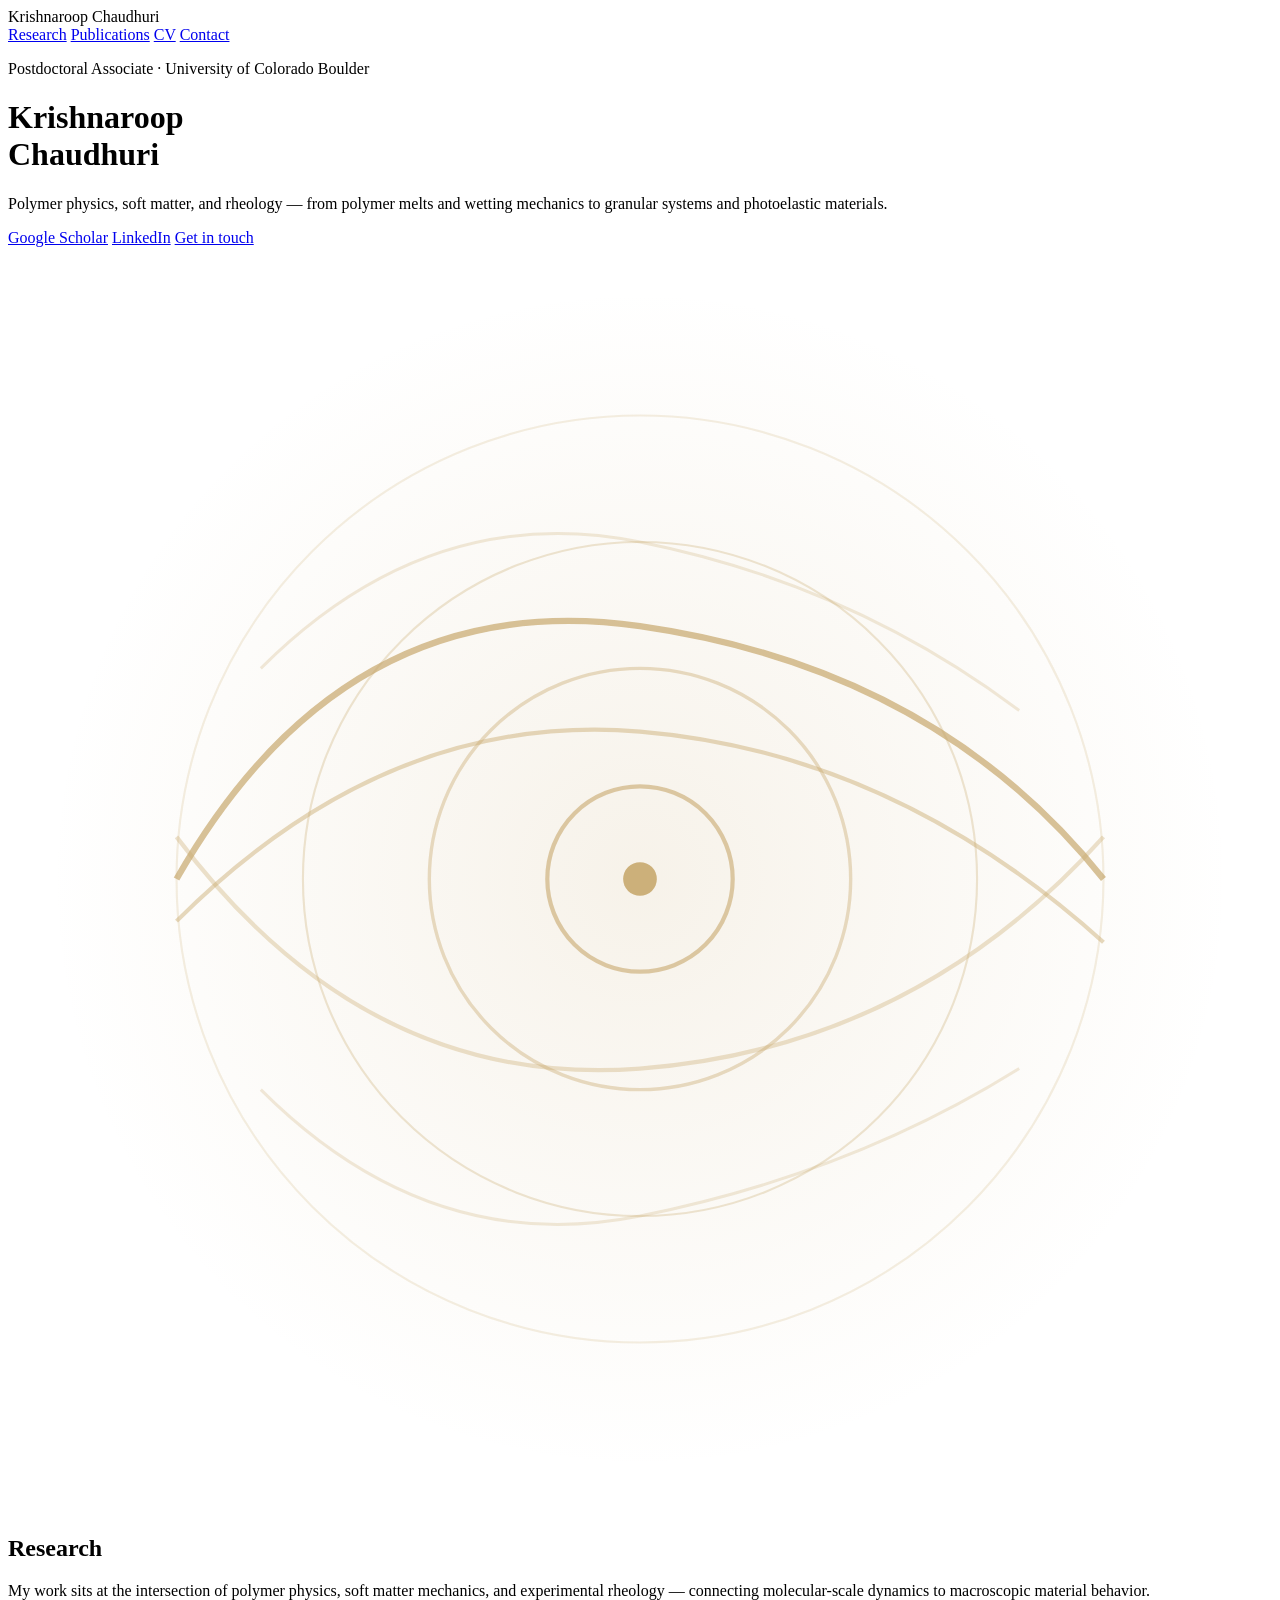
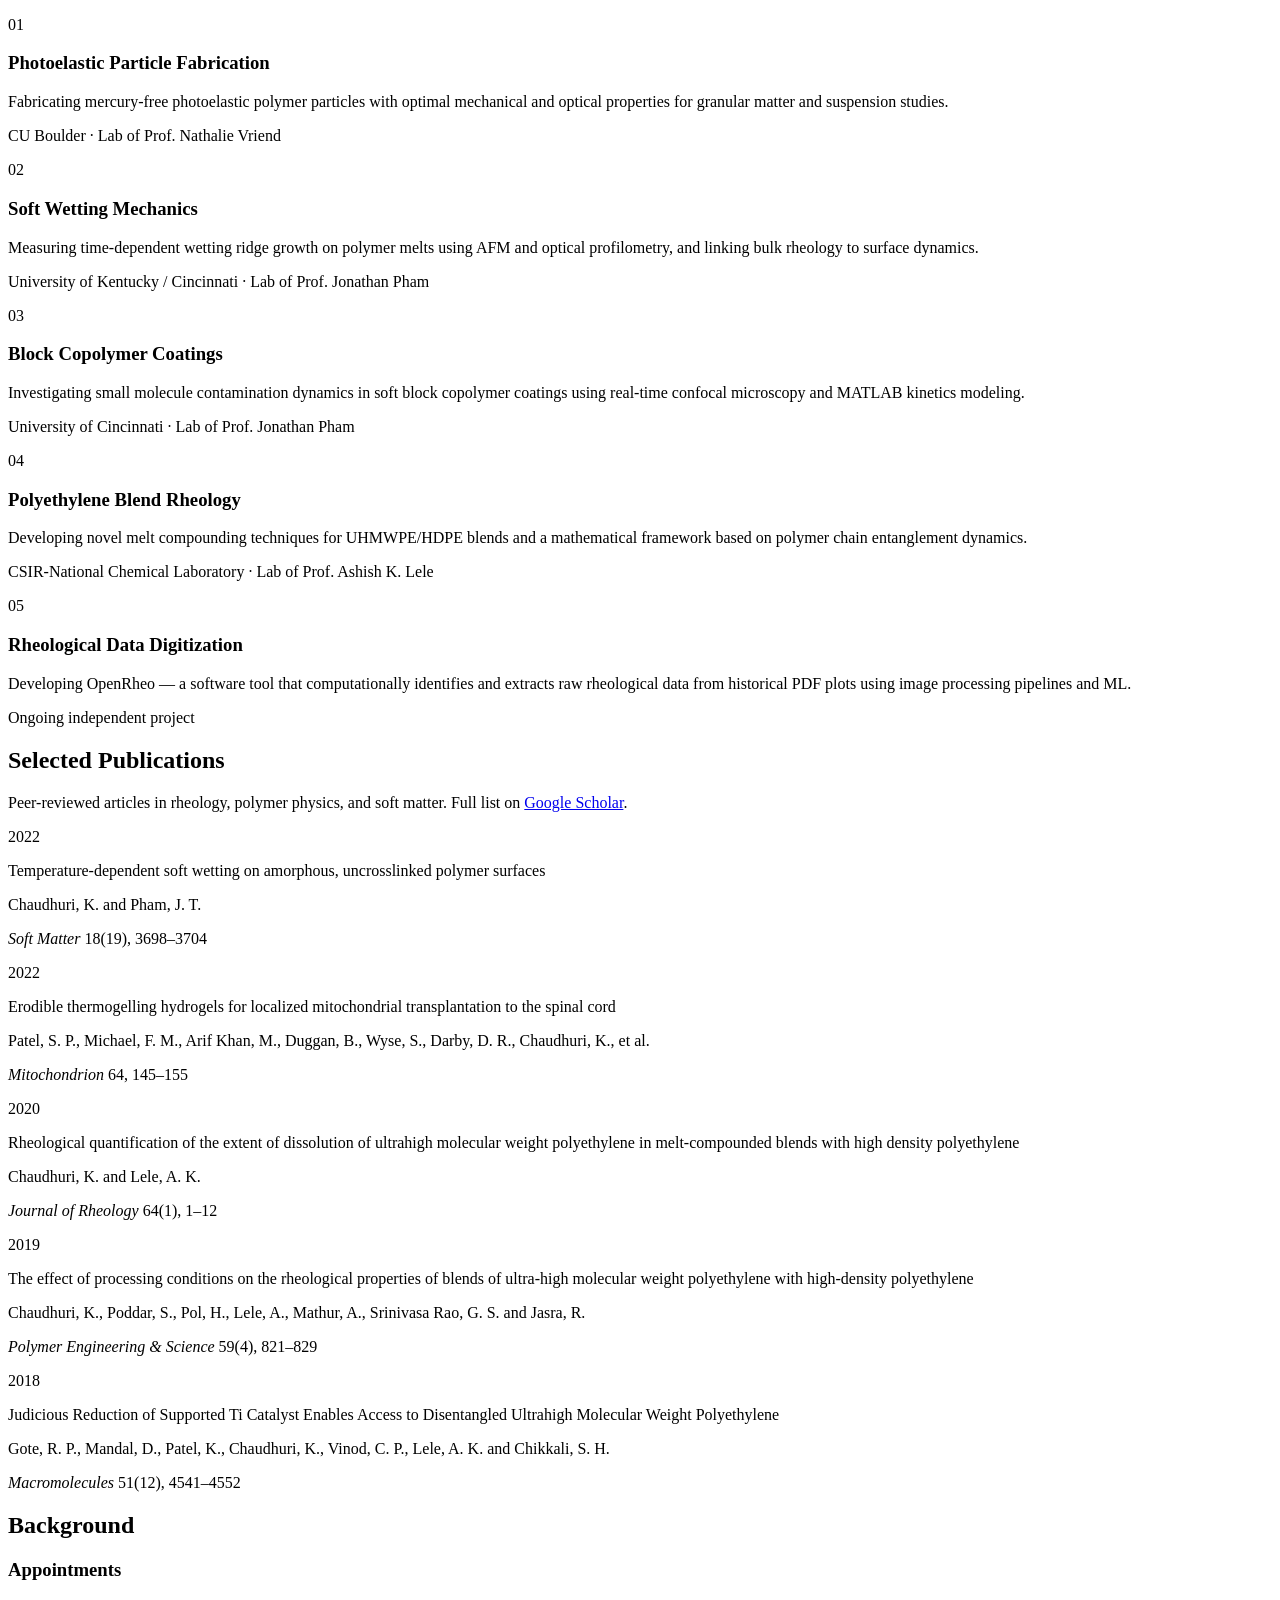
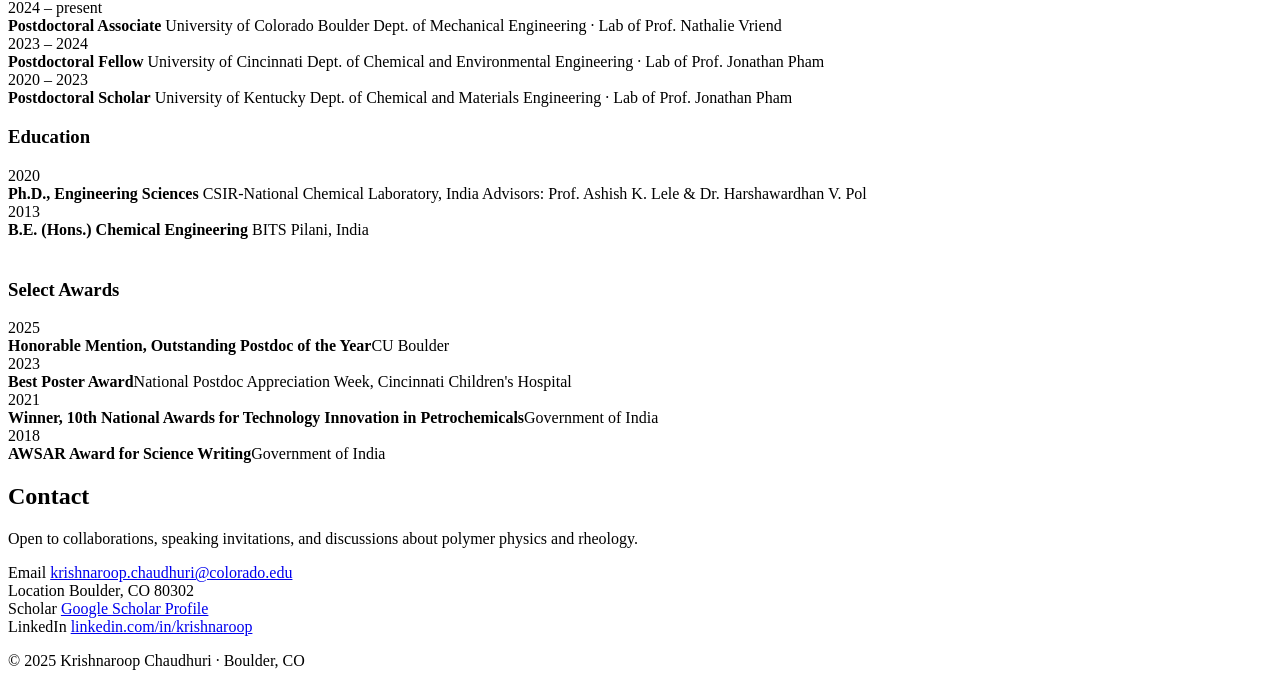
==== index.html @ 4d83bf0d "Add files via upload" ====
<!DOCTYPE html>
<html lang="en">
<head>
  <meta charset="UTF-8">
  <meta name="viewport" content="width=device-width, initial-scale=1.0">
  <title>Krishnaroop Chaudhuri — Polymer Physics & Rheology</title>
  <meta name="description" content="Postdoctoral researcher in polymer physics, soft matter, and rheology at the University of Colorado Boulder.">
  <link rel="preconnect" href="https://fonts.googleapis.com">
  <link rel="preconnect" href="https://fonts.gstatic.com" crossorigin>
  <link href="https://fonts.googleapis.com/css2?family=EB+Garamond:ital,wght@0,400;0,500;1,400&family=Inter:wght@300;400;500&display=swap" rel="stylesheet">
  <link rel="stylesheet" href="css/style.css">
</head>
<body>

  <!-- NAV -->
  <nav>
    <div class="nav-inner">
      <span class="nav-name">Krishnaroop Chaudhuri</span>
      <div class="nav-links">
        <a href="#research">Research</a>
        <a href="#publications">Publications</a>
        <a href="#cv">CV</a>
        <a href="#contact">Contact</a>
      </div>
    </div>
  </nav>

  <!-- HERO -->
  <header class="hero">
    <div class="hero-inner">
      <div class="hero-text">
        <p class="hero-eyebrow">Postdoctoral Associate · University of Colorado Boulder</p>
        <h1>Krishnaroop<br>Chaudhuri</h1>
        <p class="hero-sub">Polymer physics, soft matter, and rheology — from polymer melts and wetting mechanics to granular systems and photoelastic materials.</p>
        <div class="hero-links">
          <a href="https://scholar.google.com/citations?user=xCYTUa4AAAAJ&hl=en" target="_blank" class="btn-primary">Google Scholar</a>
          <a href="https://linkedin.com/in/krishnaroop" target="_blank" class="btn-secondary">LinkedIn</a>
          <a href="#contact" class="btn-secondary">Get in touch</a>
        </div>
      </div>
      <div class="hero-visual">
        <div class="rheology-visual">
          <svg viewBox="0 0 300 300" xmlns="http://www.w3.org/2000/svg" aria-hidden="true">
            <!-- Animated stress-strain curve visualization -->
            <defs>
              <radialGradient id="glow" cx="50%" cy="50%" r="50%">
                <stop offset="0%" stop-color="#C8A96E" stop-opacity="0.15"/>
                <stop offset="100%" stop-color="#C8A96E" stop-opacity="0"/>
              </radialGradient>
            </defs>
            <circle cx="150" cy="150" r="140" fill="url(#glow)"/>
            <!-- Concentric flow rings -->
            <circle cx="150" cy="150" r="110" fill="none" stroke="#C8A96E" stroke-width="0.5" opacity="0.2"/>
            <circle cx="150" cy="150" r="80" fill="none" stroke="#C8A96E" stroke-width="0.5" opacity="0.3"/>
            <circle cx="150" cy="150" r="50" fill="none" stroke="#C8A96E" stroke-width="0.8" opacity="0.4"/>
            <circle cx="150" cy="150" r="22" fill="none" stroke="#C8A96E" stroke-width="1" opacity="0.6"/>
            <!-- Polymer chain curves -->
            <path d="M 40 150 Q 80 80 150 90 Q 220 100 260 150" fill="none" stroke="#C8A96E" stroke-width="1.5" opacity="0.7" class="chain"/>
            <path d="M 40 160 Q 90 110 150 115 Q 210 120 260 165" fill="none" stroke="#C8A96E" stroke-width="1" opacity="0.45" class="chain"/>
            <path d="M 40 140 Q 85 200 150 195 Q 215 190 260 140" fill="none" stroke="#C8A96E" stroke-width="1" opacity="0.35" class="chain"/>
            <path d="M 60 100 Q 100 60 150 70 Q 200 80 240 110" fill="none" stroke="#C8A96E" stroke-width="0.7" opacity="0.25" class="chain"/>
            <path d="M 60 200 Q 100 240 150 230 Q 200 220 240 195" fill="none" stroke="#C8A96E" stroke-width="0.7" opacity="0.25" class="chain"/>
            <!-- Center dot -->
            <circle cx="150" cy="150" r="4" fill="#C8A96E" opacity="0.9"/>
          </svg>
        </div>
      </div>
    </div>
  </header>

  <!-- RESEARCH -->
  <section id="research" class="section">
    <div class="container">
      <h2 class="section-title">Research</h2>
      <p class="section-intro">My work sits at the intersection of polymer physics, soft matter mechanics, and experimental rheology — connecting molecular-scale dynamics to macroscopic material behavior.</p>

      <div class="research-grid">

        <div class="research-card">
          <div class="card-number">01</div>
          <h3>Photoelastic Particle Fabrication</h3>
          <p>Fabricating mercury-free photoelastic polymer particles with optimal mechanical and optical properties for granular matter and suspension studies.</p>
          <p class="card-where">CU Boulder · Lab of Prof. Nathalie Vriend</p>
        </div>

        <div class="research-card">
          <div class="card-number">02</div>
          <h3>Soft Wetting Mechanics</h3>
          <p>Measuring time-dependent wetting ridge growth on polymer melts using AFM and optical profilometry, and linking bulk rheology to surface dynamics.</p>
          <p class="card-where">University of Kentucky / Cincinnati · Lab of Prof. Jonathan Pham</p>
        </div>

        <div class="research-card">
          <div class="card-number">03</div>
          <h3>Block Copolymer Coatings</h3>
          <p>Investigating small molecule contamination dynamics in soft block copolymer coatings using real-time confocal microscopy and MATLAB kinetics modeling.</p>
          <p class="card-where">University of Cincinnati · Lab of Prof. Jonathan Pham</p>
        </div>

        <div class="research-card">
          <div class="card-number">04</div>
          <h3>Polyethylene Blend Rheology</h3>
          <p>Developing novel melt compounding techniques for UHMWPE/HDPE blends and a mathematical framework based on polymer chain entanglement dynamics.</p>
          <p class="card-where">CSIR-National Chemical Laboratory · Lab of Prof. Ashish K. Lele</p>
        </div>

        <div class="research-card">
          <div class="card-number">05</div>
          <h3>Rheological Data Digitization</h3>
          <p>Developing OpenRheo — a software tool that computationally identifies and extracts raw rheological data from historical PDF plots using image processing pipelines and ML.</p>
          <p class="card-where">Ongoing independent project</p>
        </div>

      </div>
    </div>
  </section>

  <!-- PUBLICATIONS -->
  <section id="publications" class="section section-alt">
    <div class="container">
      <h2 class="section-title">Selected Publications</h2>
      <p class="section-intro">Peer-reviewed articles in rheology, polymer physics, and soft matter. Full list on <a href="https://scholar.google.com/citations?user=xCYTUa4AAAAJ&hl=en" target="_blank">Google Scholar</a>.</p>

      <div class="pub-list">

        <div class="pub-item">
          <div class="pub-year">2022</div>
          <div class="pub-content">
            <p class="pub-title">Temperature-dependent soft wetting on amorphous, uncrosslinked polymer surfaces</p>
            <p class="pub-authors">Chaudhuri, K. and Pham, J. T.</p>
            <p class="pub-journal"><em>Soft Matter</em> 18(19), 3698–3704</p>
          </div>
        </div>

        <div class="pub-item">
          <div class="pub-year">2022</div>
          <div class="pub-content">
            <p class="pub-title">Erodible thermogelling hydrogels for localized mitochondrial transplantation to the spinal cord</p>
            <p class="pub-authors">Patel, S. P., Michael, F. M., Arif Khan, M., Duggan, B., Wyse, S., Darby, D. R., Chaudhuri, K., et al.</p>
            <p class="pub-journal"><em>Mitochondrion</em> 64, 145–155</p>
          </div>
        </div>

        <div class="pub-item">
          <div class="pub-year">2020</div>
          <div class="pub-content">
            <p class="pub-title">Rheological quantification of the extent of dissolution of ultrahigh molecular weight polyethylene in melt-compounded blends with high density polyethylene</p>
            <p class="pub-authors">Chaudhuri, K. and Lele, A. K.</p>
            <p class="pub-journal"><em>Journal of Rheology</em> 64(1), 1–12</p>
          </div>
        </div>

        <div class="pub-item">
          <div class="pub-year">2019</div>
          <div class="pub-content">
            <p class="pub-title">The effect of processing conditions on the rheological properties of blends of ultra-high molecular weight polyethylene with high-density polyethylene</p>
            <p class="pub-authors">Chaudhuri, K., Poddar, S., Pol, H., Lele, A., Mathur, A., Srinivasa Rao, G. S. and Jasra, R.</p>
            <p class="pub-journal"><em>Polymer Engineering & Science</em> 59(4), 821–829</p>
          </div>
        </div>

        <div class="pub-item">
          <div class="pub-year">2018</div>
          <div class="pub-content">
            <p class="pub-title">Judicious Reduction of Supported Ti Catalyst Enables Access to Disentangled Ultrahigh Molecular Weight Polyethylene</p>
            <p class="pub-authors">Gote, R. P., Mandal, D., Patel, K., Chaudhuri, K., Vinod, C. P., Lele, A. K. and Chikkali, S. H.</p>
            <p class="pub-journal"><em>Macromolecules</em> 51(12), 4541–4552</p>
          </div>
        </div>

      </div>
    </div>
  </section>

  <!-- CV / HIGHLIGHTS -->
  <section id="cv" class="section">
    <div class="container">
      <h2 class="section-title">Background</h2>

      <div class="cv-grid">
        <div class="cv-col">
          <h3 class="cv-group-title">Appointments</h3>
          <div class="cv-item">
            <div class="cv-date">2024 – present</div>
            <div class="cv-detail">
              <strong>Postdoctoral Associate</strong>
              <span>University of Colorado Boulder</span>
              <span>Dept. of Mechanical Engineering · Lab of Prof. Nathalie Vriend</span>
            </div>
          </div>
          <div class="cv-item">
            <div class="cv-date">2023 – 2024</div>
            <div class="cv-detail">
              <strong>Postdoctoral Fellow</strong>
              <span>University of Cincinnati</span>
              <span>Dept. of Chemical and Environmental Engineering · Lab of Prof. Jonathan Pham</span>
            </div>
          </div>
          <div class="cv-item">
            <div class="cv-date">2020 – 2023</div>
            <div class="cv-detail">
              <strong>Postdoctoral Scholar</strong>
              <span>University of Kentucky</span>
              <span>Dept. of Chemical and Materials Engineering · Lab of Prof. Jonathan Pham</span>
            </div>
          </div>
        </div>

        <div class="cv-col">
          <h3 class="cv-group-title">Education</h3>
          <div class="cv-item">
            <div class="cv-date">2020</div>
            <div class="cv-detail">
              <strong>Ph.D., Engineering Sciences</strong>
              <span>CSIR-National Chemical Laboratory, India</span>
              <span>Advisors: Prof. Ashish K. Lele & Dr. Harshawardhan V. Pol</span>
            </div>
          </div>
          <div class="cv-item">
            <div class="cv-date">2013</div>
            <div class="cv-detail">
              <strong>B.E. (Hons.) Chemical Engineering</strong>
              <span>BITS Pilani, India</span>
            </div>
          </div>

          <h3 class="cv-group-title" style="margin-top: 2.5rem;">Select Awards</h3>
          <div class="cv-item">
            <div class="cv-date">2025</div>
            <div class="cv-detail"><strong>Honorable Mention, Outstanding Postdoc of the Year</strong><span>CU Boulder</span></div>
          </div>
          <div class="cv-item">
            <div class="cv-date">2023</div>
            <div class="cv-detail"><strong>Best Poster Award</strong><span>National Postdoc Appreciation Week, Cincinnati Children's Hospital</span></div>
          </div>
          <div class="cv-item">
            <div class="cv-date">2021</div>
            <div class="cv-detail"><strong>Winner, 10th National Awards for Technology Innovation in Petrochemicals</strong><span>Government of India</span></div>
          </div>
          <div class="cv-item">
            <div class="cv-date">2018</div>
            <div class="cv-detail"><strong>AWSAR Award for Science Writing</strong><span>Government of India</span></div>
          </div>
        </div>
      </div>
    </div>
  </section>

  <!-- CONTACT -->
  <section id="contact" class="section section-alt">
    <div class="container container-narrow">
      <h2 class="section-title">Contact</h2>
      <p class="section-intro">Open to collaborations, speaking invitations, and discussions about polymer physics and rheology.</p>
      <div class="contact-block">
        <div class="contact-item">
          <span class="contact-label">Email</span>
          <a href="mailto:krishnaroop.chaudhuri@colorado.edu">krishnaroop.chaudhuri@colorado.edu</a>
        </div>
        <div class="contact-item">
          <span class="contact-label">Location</span>
          <span>Boulder, CO 80302</span>
        </div>
        <div class="contact-item">
          <span class="contact-label">Scholar</span>
          <a href="https://scholar.google.com/citations?user=xCYTUa4AAAAJ&hl=en" target="_blank">Google Scholar Profile</a>
        </div>
        <div class="contact-item">
          <span class="contact-label">LinkedIn</span>
          <a href="https://linkedin.com/in/krishnaroop" target="_blank">linkedin.com/in/krishnaroop</a>
        </div>
      </div>
    </div>
  </section>

  <footer>
    <div class="container">
      <p>© 2025 Krishnaroop Chaudhuri · Boulder, CO</p>
    </div>
  </footer>

  <script src="js/main.js"></script>
</body>
</html>
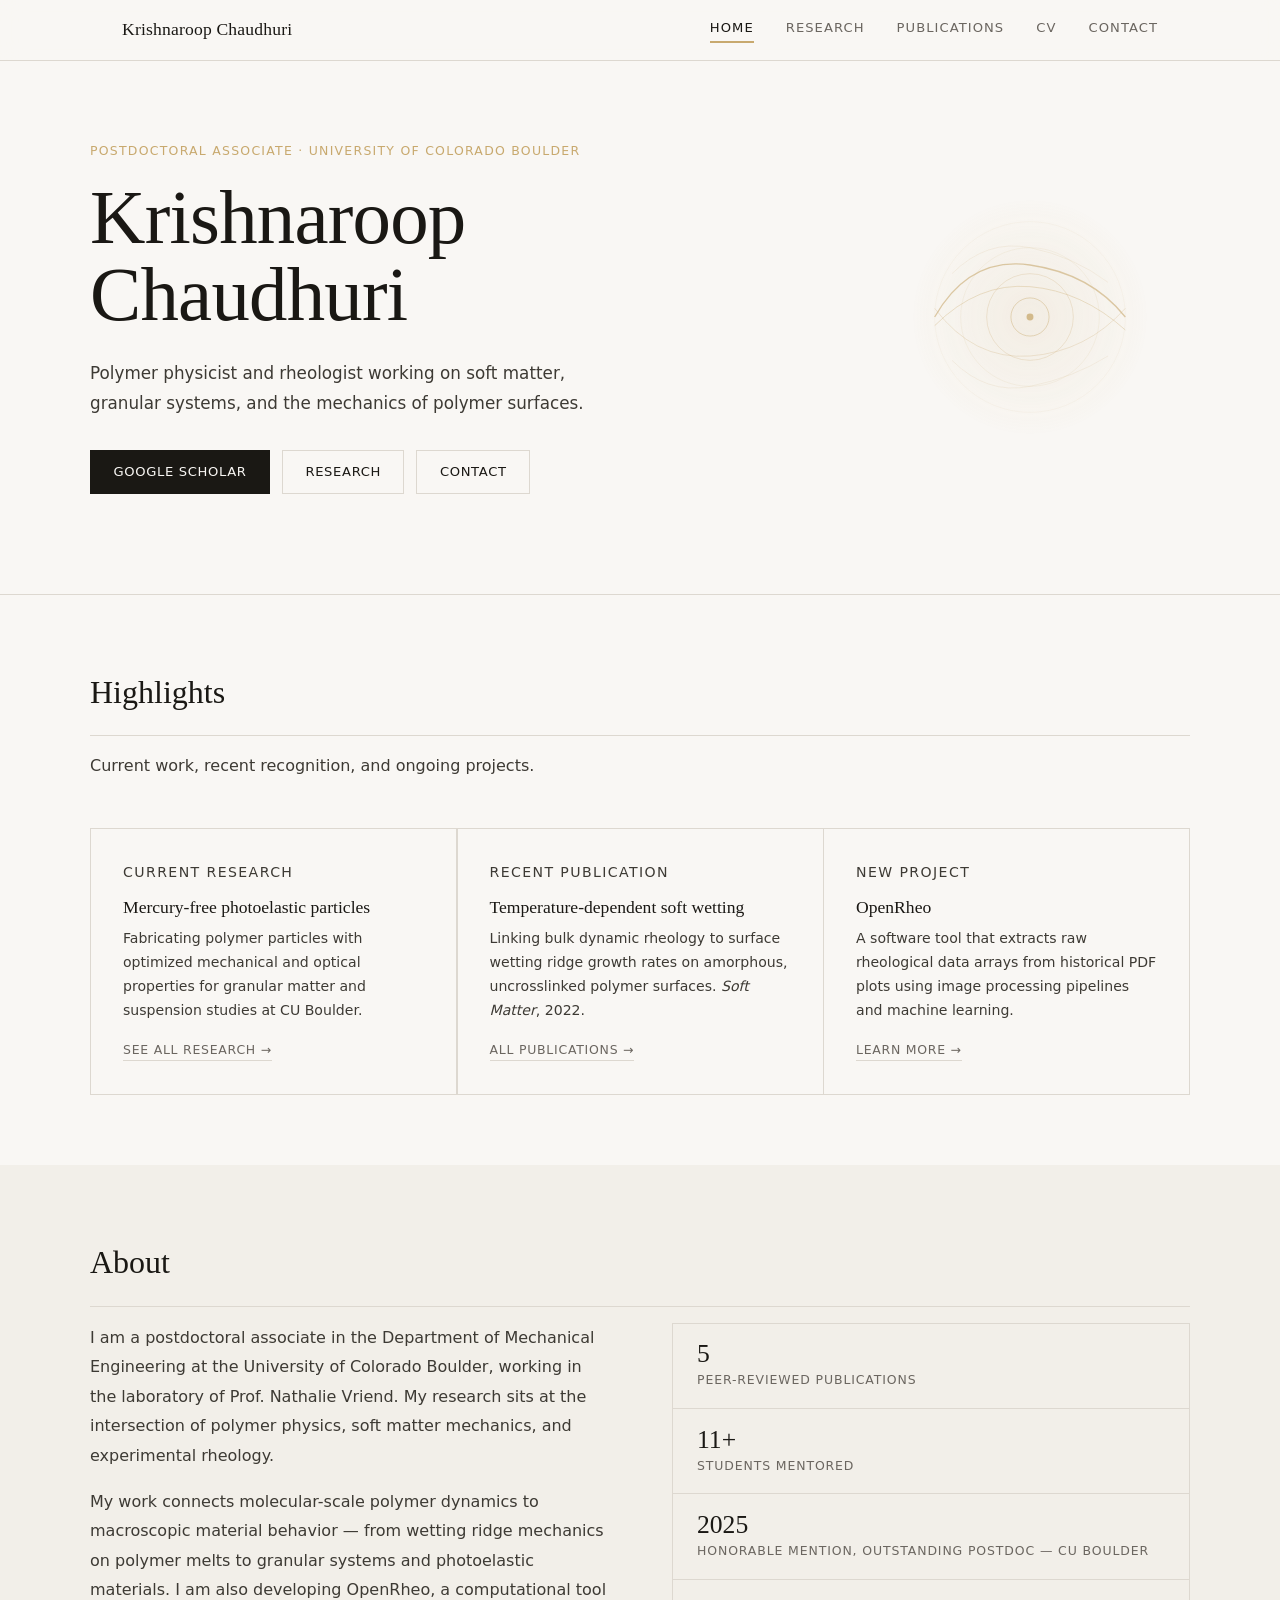
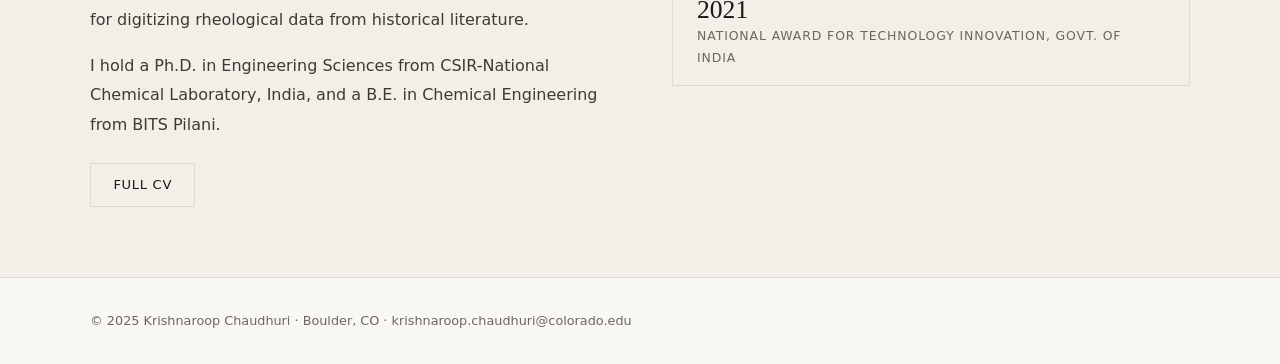
==== commit 48b91338: "Initial website upload" ====
--- a/index.html
+++ b/index.html
@@ -9,18 +9,173 @@
   <link rel="preconnect" href="https://fonts.gstatic.com" crossorigin>
   <link href="https://fonts.googleapis.com/css2?family=EB+Garamond:ital,wght@0,400;0,500;1,400&family=Inter:wght@300;400;500&display=swap" rel="stylesheet">
   <link rel="stylesheet" href="css/style.css">
+  <style>
+    /* ── Hero ── */
+    .hero {
+      padding: 140px 2rem 100px;
+      border-bottom: 1px solid var(--rule);
+    }
+    .hero-inner {
+      max-width: var(--max-w);
+      margin: 0 auto;
+      display: grid;
+      grid-template-columns: 1fr 320px;
+      gap: 4rem;
+      align-items: center;
+    }
+    .hero-eyebrow {
+      font-size: 0.78rem;
+      font-weight: 500;
+      letter-spacing: 0.1em;
+      text-transform: uppercase;
+      color: var(--gold);
+      margin-bottom: 1.2rem;
+    }
+    .hero h1 {
+      font-family: var(--font-display);
+      font-size: clamp(3rem, 6vw, 5.5rem);
+      font-weight: 400;
+      line-height: 1.0;
+      letter-spacing: -0.01em;
+      color: var(--ink);
+      margin-bottom: 1.5rem;
+    }
+    .hero-sub {
+      font-size: 1.05rem;
+      color: var(--ink-mid);
+      max-width: 520px;
+      line-height: 1.8;
+      margin-bottom: 2rem;
+    }
+    .hero-links {
+      display: flex;
+      gap: 0.75rem;
+      flex-wrap: wrap;
+    }
+    /* ── Visual ── */
+    .hero-visual { display: flex; justify-content: center; align-items: center; }
+    .rheology-visual { width: 260px; height: 260px; opacity: 0.85; }
+    .rheology-visual svg { width: 100%; height: 100%; }
+    .chain { animation: flow 6s ease-in-out infinite alternate; }
+    .chain:nth-child(2) { animation-delay: -1s; }
+    .chain:nth-child(3) { animation-delay: -2.5s; }
+    .chain:nth-child(4) { animation-delay: -4s; }
+    .chain:nth-child(5) { animation-delay: -5s; }
+    @keyframes flow { 0% { opacity: 0.3; } 50% { opacity: 0.8; } 100% { opacity: 0.4; } }
+    @media (prefers-reduced-motion: reduce) { .chain { animation: none; } }
+
+    /* ── Highlights ── */
+    .highlights-grid {
+      display: grid;
+      grid-template-columns: repeat(3, 1fr);
+      gap: 1.5px;
+      background: var(--rule);
+      border: 1px solid var(--rule);
+    }
+    .highlight-card {
+      background: var(--paper);
+      padding: 2rem;
+      transition: background 0.2s;
+    }
+    .highlight-card:hover { background: var(--paper-alt); }
+    .highlight-tag {
+      font-size: 0.72rem;
+      font-weight: 500;
+      letter-spacing: 0.1em;
+      text-transform: uppercase;
+      color: var(--gold);
+      margin-bottom: 0.75rem;
+    }
+    .highlight-card h3 {
+      font-family: var(--font-display);
+      font-size: 1.1rem;
+      font-weight: 500;
+      color: var(--ink);
+      margin-bottom: 0.5rem;
+      line-height: 1.3;
+    }
+    .highlight-card p {
+      font-size: 0.88rem;
+      color: var(--ink-mid);
+      line-height: 1.7;
+    }
+    .highlight-card a.card-link {
+      display: inline-block;
+      margin-top: 1rem;
+      font-size: 0.78rem;
+      font-weight: 500;
+      letter-spacing: 0.06em;
+      text-transform: uppercase;
+      color: var(--ink-soft);
+      border-bottom: 1px solid var(--rule);
+      transition: color 0.2s, border-color 0.2s;
+    }
+    .highlight-card a.card-link:hover { color: var(--gold); border-color: var(--gold); }
+
+    /* ── About strip ── */
+    .about-strip {
+      display: grid;
+      grid-template-columns: 1fr 1fr;
+      gap: 4rem;
+      align-items: start;
+    }
+    .about-bio p {
+      font-size: 1rem;
+      color: var(--ink-mid);
+      line-height: 1.85;
+      margin-bottom: 1rem;
+    }
+    .about-bio p:last-child { margin-bottom: 0; }
+    .about-stats {
+      display: flex;
+      flex-direction: column;
+      gap: 0;
+      border: 1px solid var(--rule);
+    }
+    .stat-item {
+      padding: 1.1rem 1.5rem;
+      border-bottom: 1px solid var(--rule);
+      display: flex;
+      flex-direction: column;
+      gap: 0.15rem;
+    }
+    .stat-item:last-child { border-bottom: none; }
+    .stat-value {
+      font-family: var(--font-display);
+      font-size: 1.6rem;
+      color: var(--ink);
+      line-height: 1;
+    }
+    .stat-label {
+      font-size: 0.78rem;
+      color: var(--ink-soft);
+      text-transform: uppercase;
+      letter-spacing: 0.07em;
+      font-weight: 500;
+    }
+
+    @media (max-width: 900px) {
+      .hero-inner { grid-template-columns: 1fr; }
+      .hero-visual { display: none; }
+      .highlights-grid { grid-template-columns: 1fr; }
+      .about-strip { grid-template-columns: 1fr; gap: 2rem; }
+    }
+    @media (max-width: 600px) {
+      .hero { padding: 100px 1.5rem 60px; }
+    }
+  </style>
 </head>
 <body>
 
-  <!-- NAV -->
   <nav>
     <div class="nav-inner">
-      <span class="nav-name">Krishnaroop Chaudhuri</span>
+      <span class="nav-name"><a href="index.html">Krishnaroop Chaudhuri</a></span>
       <div class="nav-links">
-        <a href="#research">Research</a>
-        <a href="#publications">Publications</a>
-        <a href="#cv">CV</a>
-        <a href="#contact">Contact</a>
+        <a href="index.html">Home</a>
+        <a href="research.html">Research</a>
+        <a href="publications.html">Publications</a>
+        <a href="cv.html">CV</a>
+        <a href="contact.html">Contact</a>
       </div>
     </div>
   </nav>
@@ -31,17 +186,16 @@
       <div class="hero-text">
         <p class="hero-eyebrow">Postdoctoral Associate · University of Colorado Boulder</p>
         <h1>Krishnaroop<br>Chaudhuri</h1>
-        <p class="hero-sub">Polymer physics, soft matter, and rheology — from polymer melts and wetting mechanics to granular systems and photoelastic materials.</p>
+        <p class="hero-sub">Polymer physicist and rheologist working on soft matter, granular systems, and the mechanics of polymer surfaces.</p>
         <div class="hero-links">
           <a href="https://scholar.google.com/citations?user=xCYTUa4AAAAJ&hl=en" target="_blank" class="btn-primary">Google Scholar</a>
-          <a href="https://linkedin.com/in/krishnaroop" target="_blank" class="btn-secondary">LinkedIn</a>
-          <a href="#contact" class="btn-secondary">Get in touch</a>
+          <a href="research.html" class="btn-secondary">Research</a>
+          <a href="contact.html" class="btn-secondary">Contact</a>
         </div>
       </div>
       <div class="hero-visual">
         <div class="rheology-visual">
           <svg viewBox="0 0 300 300" xmlns="http://www.w3.org/2000/svg" aria-hidden="true">
-            <!-- Animated stress-strain curve visualization -->
             <defs>
               <radialGradient id="glow" cx="50%" cy="50%" r="50%">
                 <stop offset="0%" stop-color="#C8A96E" stop-opacity="0.15"/>
@@ -49,18 +203,15 @@
               </radialGradient>
             </defs>
             <circle cx="150" cy="150" r="140" fill="url(#glow)"/>
-            <!-- Concentric flow rings -->
             <circle cx="150" cy="150" r="110" fill="none" stroke="#C8A96E" stroke-width="0.5" opacity="0.2"/>
-            <circle cx="150" cy="150" r="80" fill="none" stroke="#C8A96E" stroke-width="0.5" opacity="0.3"/>
-            <circle cx="150" cy="150" r="50" fill="none" stroke="#C8A96E" stroke-width="0.8" opacity="0.4"/>
-            <circle cx="150" cy="150" r="22" fill="none" stroke="#C8A96E" stroke-width="1" opacity="0.6"/>
-            <!-- Polymer chain curves -->
-            <path d="M 40 150 Q 80 80 150 90 Q 220 100 260 150" fill="none" stroke="#C8A96E" stroke-width="1.5" opacity="0.7" class="chain"/>
-            <path d="M 40 160 Q 90 110 150 115 Q 210 120 260 165" fill="none" stroke="#C8A96E" stroke-width="1" opacity="0.45" class="chain"/>
-            <path d="M 40 140 Q 85 200 150 195 Q 215 190 260 140" fill="none" stroke="#C8A96E" stroke-width="1" opacity="0.35" class="chain"/>
-            <path d="M 60 100 Q 100 60 150 70 Q 200 80 240 110" fill="none" stroke="#C8A96E" stroke-width="0.7" opacity="0.25" class="chain"/>
+            <circle cx="150" cy="150" r="80"  fill="none" stroke="#C8A96E" stroke-width="0.5" opacity="0.3"/>
+            <circle cx="150" cy="150" r="50"  fill="none" stroke="#C8A96E" stroke-width="0.8" opacity="0.4"/>
+            <circle cx="150" cy="150" r="22"  fill="none" stroke="#C8A96E" stroke-width="1"   opacity="0.6"/>
+            <path d="M 40 150 Q 80 80 150 90 Q 220 100 260 150"   fill="none" stroke="#C8A96E" stroke-width="1.5" opacity="0.7"  class="chain"/>
+            <path d="M 40 160 Q 90 110 150 115 Q 210 120 260 165" fill="none" stroke="#C8A96E" stroke-width="1"   opacity="0.45" class="chain"/>
+            <path d="M 40 140 Q 85 200 150 195 Q 215 190 260 140" fill="none" stroke="#C8A96E" stroke-width="1"   opacity="0.35" class="chain"/>
+            <path d="M 60 100 Q 100 60 150 70 Q 200 80 240 110"   fill="none" stroke="#C8A96E" stroke-width="0.7" opacity="0.25" class="chain"/>
             <path d="M 60 200 Q 100 240 150 230 Q 200 220 240 195" fill="none" stroke="#C8A96E" stroke-width="0.7" opacity="0.25" class="chain"/>
-            <!-- Center dot -->
             <circle cx="150" cy="150" r="4" fill="#C8A96E" opacity="0.9"/>
           </svg>
         </div>
@@ -68,205 +219,68 @@
     </div>
   </header>
 
-  <!-- RESEARCH -->
-  <section id="research" class="section">
+  <!-- HIGHLIGHTS -->
+  <section class="section">
     <div class="container">
-      <h2 class="section-title">Research</h2>
-      <p class="section-intro">My work sits at the intersection of polymer physics, soft matter mechanics, and experimental rheology — connecting molecular-scale dynamics to macroscopic material behavior.</p>
-
-      <div class="research-grid">
-
-        <div class="research-card">
-          <div class="card-number">01</div>
-          <h3>Photoelastic Particle Fabrication</h3>
-          <p>Fabricating mercury-free photoelastic polymer particles with optimal mechanical and optical properties for granular matter and suspension studies.</p>
-          <p class="card-where">CU Boulder · Lab of Prof. Nathalie Vriend</p>
-        </div>
-
-        <div class="research-card">
-          <div class="card-number">02</div>
-          <h3>Soft Wetting Mechanics</h3>
-          <p>Measuring time-dependent wetting ridge growth on polymer melts using AFM and optical profilometry, and linking bulk rheology to surface dynamics.</p>
-          <p class="card-where">University of Kentucky / Cincinnati · Lab of Prof. Jonathan Pham</p>
-        </div>
-
-        <div class="research-card">
-          <div class="card-number">03</div>
-          <h3>Block Copolymer Coatings</h3>
-          <p>Investigating small molecule contamination dynamics in soft block copolymer coatings using real-time confocal microscopy and MATLAB kinetics modeling.</p>
-          <p class="card-where">University of Cincinnati · Lab of Prof. Jonathan Pham</p>
-        </div>
-
-        <div class="research-card">
-          <div class="card-number">04</div>
-          <h3>Polyethylene Blend Rheology</h3>
-          <p>Developing novel melt compounding techniques for UHMWPE/HDPE blends and a mathematical framework based on polymer chain entanglement dynamics.</p>
-          <p class="card-where">CSIR-National Chemical Laboratory · Lab of Prof. Ashish K. Lele</p>
-        </div>
-
-        <div class="research-card">
-          <div class="card-number">05</div>
-          <h3>Rheological Data Digitization</h3>
-          <p>Developing OpenRheo — a software tool that computationally identifies and extracts raw rheological data from historical PDF plots using image processing pipelines and ML.</p>
-          <p class="card-where">Ongoing independent project</p>
+      <h2 class="section-title">Highlights</h2>
+      <p class="section-intro">Current work, recent recognition, and ongoing projects.</p>
+      <div class="highlights-grid">
+
+        <div class="highlight-card fade-in">
+          <p class="highlight-tag">Current research</p>
+          <h3>Mercury-free photoelastic particles</h3>
+          <p>Fabricating polymer particles with optimized mechanical and optical properties for granular matter and suspension studies at CU Boulder.</p>
+          <a href="research.html" class="card-link">See all research →</a>
+        </div>
+
+        <div class="highlight-card fade-in">
+          <p class="highlight-tag">Recent publication</p>
+          <h3>Temperature-dependent soft wetting</h3>
+          <p>Linking bulk dynamic rheology to surface wetting ridge growth rates on amorphous, uncrosslinked polymer surfaces. <em>Soft Matter</em>, 2022.</p>
+          <a href="publications.html" class="card-link">All publications →</a>
+        </div>
+
+        <div class="highlight-card fade-in">
+          <p class="highlight-tag">New project</p>
+          <h3>OpenRheo</h3>
+          <p>A software tool that extracts raw rheological data arrays from historical PDF plots using image processing pipelines and machine learning.</p>
+          <a href="research.html#openrheo" class="card-link">Learn more →</a>
         </div>
 
       </div>
     </div>
   </section>
 
-  <!-- PUBLICATIONS -->
-  <section id="publications" class="section section-alt">
+  <!-- ABOUT -->
+  <section class="section section-alt">
     <div class="container">
-      <h2 class="section-title">Selected Publications</h2>
-      <p class="section-intro">Peer-reviewed articles in rheology, polymer physics, and soft matter. Full list on <a href="https://scholar.google.com/citations?user=xCYTUa4AAAAJ&hl=en" target="_blank">Google Scholar</a>.</p>
-
-      <div class="pub-list">
-
-        <div class="pub-item">
-          <div class="pub-year">2022</div>
-          <div class="pub-content">
-            <p class="pub-title">Temperature-dependent soft wetting on amorphous, uncrosslinked polymer surfaces</p>
-            <p class="pub-authors">Chaudhuri, K. and Pham, J. T.</p>
-            <p class="pub-journal"><em>Soft Matter</em> 18(19), 3698–3704</p>
-          </div>
-        </div>
-
-        <div class="pub-item">
-          <div class="pub-year">2022</div>
-          <div class="pub-content">
-            <p class="pub-title">Erodible thermogelling hydrogels for localized mitochondrial transplantation to the spinal cord</p>
-            <p class="pub-authors">Patel, S. P., Michael, F. M., Arif Khan, M., Duggan, B., Wyse, S., Darby, D. R., Chaudhuri, K., et al.</p>
-            <p class="pub-journal"><em>Mitochondrion</em> 64, 145–155</p>
-          </div>
-        </div>
-
-        <div class="pub-item">
-          <div class="pub-year">2020</div>
-          <div class="pub-content">
-            <p class="pub-title">Rheological quantification of the extent of dissolution of ultrahigh molecular weight polyethylene in melt-compounded blends with high density polyethylene</p>
-            <p class="pub-authors">Chaudhuri, K. and Lele, A. K.</p>
-            <p class="pub-journal"><em>Journal of Rheology</em> 64(1), 1–12</p>
-          </div>
-        </div>
-
-        <div class="pub-item">
-          <div class="pub-year">2019</div>
-          <div class="pub-content">
-            <p class="pub-title">The effect of processing conditions on the rheological properties of blends of ultra-high molecular weight polyethylene with high-density polyethylene</p>
-            <p class="pub-authors">Chaudhuri, K., Poddar, S., Pol, H., Lele, A., Mathur, A., Srinivasa Rao, G. S. and Jasra, R.</p>
-            <p class="pub-journal"><em>Polymer Engineering & Science</em> 59(4), 821–829</p>
-          </div>
-        </div>
-
-        <div class="pub-item">
-          <div class="pub-year">2018</div>
-          <div class="pub-content">
-            <p class="pub-title">Judicious Reduction of Supported Ti Catalyst Enables Access to Disentangled Ultrahigh Molecular Weight Polyethylene</p>
-            <p class="pub-authors">Gote, R. P., Mandal, D., Patel, K., Chaudhuri, K., Vinod, C. P., Lele, A. K. and Chikkali, S. H.</p>
-            <p class="pub-journal"><em>Macromolecules</em> 51(12), 4541–4552</p>
-          </div>
-        </div>
-
-      </div>
-    </div>
-  </section>
-
-  <!-- CV / HIGHLIGHTS -->
-  <section id="cv" class="section">
-    <div class="container">
-      <h2 class="section-title">Background</h2>
-
-      <div class="cv-grid">
-        <div class="cv-col">
-          <h3 class="cv-group-title">Appointments</h3>
-          <div class="cv-item">
-            <div class="cv-date">2024 – present</div>
-            <div class="cv-detail">
-              <strong>Postdoctoral Associate</strong>
-              <span>University of Colorado Boulder</span>
-              <span>Dept. of Mechanical Engineering · Lab of Prof. Nathalie Vriend</span>
-            </div>
-          </div>
-          <div class="cv-item">
-            <div class="cv-date">2023 – 2024</div>
-            <div class="cv-detail">
-              <strong>Postdoctoral Fellow</strong>
-              <span>University of Cincinnati</span>
-              <span>Dept. of Chemical and Environmental Engineering · Lab of Prof. Jonathan Pham</span>
-            </div>
-          </div>
-          <div class="cv-item">
-            <div class="cv-date">2020 – 2023</div>
-            <div class="cv-detail">
-              <strong>Postdoctoral Scholar</strong>
-              <span>University of Kentucky</span>
-              <span>Dept. of Chemical and Materials Engineering · Lab of Prof. Jonathan Pham</span>
-            </div>
-          </div>
-        </div>
-
-        <div class="cv-col">
-          <h3 class="cv-group-title">Education</h3>
-          <div class="cv-item">
-            <div class="cv-date">2020</div>
-            <div class="cv-detail">
-              <strong>Ph.D., Engineering Sciences</strong>
-              <span>CSIR-National Chemical Laboratory, India</span>
-              <span>Advisors: Prof. Ashish K. Lele & Dr. Harshawardhan V. Pol</span>
-            </div>
-          </div>
-          <div class="cv-item">
-            <div class="cv-date">2013</div>
-            <div class="cv-detail">
-              <strong>B.E. (Hons.) Chemical Engineering</strong>
-              <span>BITS Pilani, India</span>
-            </div>
-          </div>
-
-          <h3 class="cv-group-title" style="margin-top: 2.5rem;">Select Awards</h3>
-          <div class="cv-item">
-            <div class="cv-date">2025</div>
-            <div class="cv-detail"><strong>Honorable Mention, Outstanding Postdoc of the Year</strong><span>CU Boulder</span></div>
-          </div>
-          <div class="cv-item">
-            <div class="cv-date">2023</div>
-            <div class="cv-detail"><strong>Best Poster Award</strong><span>National Postdoc Appreciation Week, Cincinnati Children's Hospital</span></div>
-          </div>
-          <div class="cv-item">
-            <div class="cv-date">2021</div>
-            <div class="cv-detail"><strong>Winner, 10th National Awards for Technology Innovation in Petrochemicals</strong><span>Government of India</span></div>
-          </div>
-          <div class="cv-item">
-            <div class="cv-date">2018</div>
-            <div class="cv-detail"><strong>AWSAR Award for Science Writing</strong><span>Government of India</span></div>
-          </div>
-        </div>
-      </div>
-    </div>
-  </section>
-
-  <!-- CONTACT -->
-  <section id="contact" class="section section-alt">
-    <div class="container container-narrow">
-      <h2 class="section-title">Contact</h2>
-      <p class="section-intro">Open to collaborations, speaking invitations, and discussions about polymer physics and rheology.</p>
-      <div class="contact-block">
-        <div class="contact-item">
-          <span class="contact-label">Email</span>
-          <a href="mailto:krishnaroop.chaudhuri@colorado.edu">krishnaroop.chaudhuri@colorado.edu</a>
-        </div>
-        <div class="contact-item">
-          <span class="contact-label">Location</span>
-          <span>Boulder, CO 80302</span>
-        </div>
-        <div class="contact-item">
-          <span class="contact-label">Scholar</span>
-          <a href="https://scholar.google.com/citations?user=xCYTUa4AAAAJ&hl=en" target="_blank">Google Scholar Profile</a>
-        </div>
-        <div class="contact-item">
-          <span class="contact-label">LinkedIn</span>
-          <a href="https://linkedin.com/in/krishnaroop" target="_blank">linkedin.com/in/krishnaroop</a>
+      <h2 class="section-title">About</h2>
+      <div class="about-strip">
+        <div class="about-bio">
+          <p>I am a postdoctoral associate in the Department of Mechanical Engineering at the University of Colorado Boulder, working in the laboratory of Prof. Nathalie Vriend. My research sits at the intersection of polymer physics, soft matter mechanics, and experimental rheology.</p>
+          <p>My work connects molecular-scale polymer dynamics to macroscopic material behavior — from wetting ridge mechanics on polymer melts to granular systems and photoelastic materials. I am also developing OpenRheo, a computational tool for digitizing rheological data from historical literature.</p>
+          <p>I hold a Ph.D. in Engineering Sciences from CSIR-National Chemical Laboratory, India, and a B.E. in Chemical Engineering from BITS Pilani.</p>
+          <div style="margin-top: 1.5rem;">
+            <a href="cv.html" class="btn-secondary">Full CV</a>
+          </div>
+        </div>
+        <div class="about-stats">
+          <div class="stat-item fade-in">
+            <span class="stat-value">5</span>
+            <span class="stat-label">Peer-reviewed publications</span>
+          </div>
+          <div class="stat-item fade-in">
+            <span class="stat-value">11+</span>
+            <span class="stat-label">Students mentored</span>
+          </div>
+          <div class="stat-item fade-in">
+            <span class="stat-value">2025</span>
+            <span class="stat-label">Honorable mention, Outstanding Postdoc — CU Boulder</span>
+          </div>
+          <div class="stat-item fade-in">
+            <span class="stat-value">2021</span>
+            <span class="stat-label">National Award for Technology Innovation, Govt. of India</span>
+          </div>
         </div>
       </div>
     </div>
@@ -274,7 +288,7 @@
 
   <footer>
     <div class="container">
-      <p>© 2025 Krishnaroop Chaudhuri · Boulder, CO</p>
+      <p>© 2025 Krishnaroop Chaudhuri · Boulder, CO · <a href="mailto:krishnaroop.chaudhuri@colorado.edu">krishnaroop.chaudhuri@colorado.edu</a></p>
     </div>
   </footer>
 
--- a/css/style.css
+++ b/css/style.css
@@ -0,0 +1,420 @@
+/* ───────────────────────────────────────────
+   TOKENS
+─────────────────────────────────────────── */
+:root {
+  --ink:       #1a1814;
+  --ink-mid:   #3d3a34;
+  --ink-soft:  #6b6660;
+  --paper:     #f9f7f4;
+  --paper-alt: #f2efe9;
+  --gold:      #C8A96E;
+  --gold-light:#e8d9b8;
+  --rule:      #ddd8d0;
+
+  --font-display: 'EB Garamond', Georgia, serif;
+  --font-body:    'Inter', system-ui, sans-serif;
+
+  --max-w: 1100px;
+  --max-w-narrow: 700px;
+}
+
+/* ───────────────────────────────────────────
+   RESET
+─────────────────────────────────────────── */
+*, *::before, *::after { box-sizing: border-box; margin: 0; padding: 0; }
+html { scroll-behavior: smooth; }
+body {
+  background: var(--paper);
+  color: var(--ink);
+  font-family: var(--font-body);
+  font-size: 16px;
+  line-height: 1.7;
+  -webkit-font-smoothing: antialiased;
+}
+a { color: inherit; text-decoration: none; }
+a:hover { color: var(--gold); }
+img { max-width: 100%; display: block; }
+
+/* ───────────────────────────────────────────
+   NAV
+─────────────────────────────────────────── */
+nav {
+  position: fixed;
+  top: 0; left: 0; right: 0;
+  z-index: 100;
+  background: rgba(249, 247, 244, 0.92);
+  backdrop-filter: blur(12px);
+  border-bottom: 1px solid var(--rule);
+}
+
+.nav-inner {
+  max-width: var(--max-w);
+  margin: 0 auto;
+  padding: 0 2rem;
+  height: 60px;
+  display: flex;
+  align-items: center;
+  justify-content: space-between;
+}
+
+.nav-name {
+  font-family: var(--font-display);
+  font-size: 1.1rem;
+  letter-spacing: 0.01em;
+  color: var(--ink);
+}
+
+.nav-name a { color: inherit; }
+.nav-name a:hover { color: var(--gold); }
+
+.nav-links {
+  display: flex;
+  gap: 2rem;
+}
+
+.nav-links a {
+  font-size: 0.82rem;
+  font-weight: 500;
+  letter-spacing: 0.08em;
+  text-transform: uppercase;
+  color: var(--ink-soft);
+  transition: color 0.2s;
+  padding-bottom: 2px;
+  border-bottom: 2px solid transparent;
+}
+
+.nav-links a:hover { color: var(--gold); }
+.nav-links a.active {
+  color: var(--ink);
+  border-bottom-color: var(--gold);
+}
+
+/* ───────────────────────────────────────────
+   PAGE HEADER (used on inner pages)
+─────────────────────────────────────────── */
+.page-header {
+  padding: 120px 2rem 60px;
+  border-bottom: 1px solid var(--rule);
+}
+
+.page-header-inner {
+  max-width: var(--max-w);
+  margin: 0 auto;
+}
+
+.page-eyebrow {
+  font-size: 0.78rem;
+  font-weight: 500;
+  letter-spacing: 0.1em;
+  text-transform: uppercase;
+  color: var(--gold);
+  margin-bottom: 0.75rem;
+}
+
+.page-header h1 {
+  font-family: var(--font-display);
+  font-size: clamp(2.2rem, 4vw, 3.5rem);
+  font-weight: 400;
+  line-height: 1.1;
+  color: var(--ink);
+  margin-bottom: 1rem;
+}
+
+.page-header p {
+  font-size: 1rem;
+  color: var(--ink-mid);
+  max-width: 580px;
+  line-height: 1.8;
+}
+
+/* ───────────────────────────────────────────
+   SECTIONS
+─────────────────────────────────────────── */
+.section { padding: 70px 2rem; }
+.section-alt { background: var(--paper-alt); }
+
+.container {
+  max-width: var(--max-w);
+  margin: 0 auto;
+}
+
+.container-narrow {
+  max-width: var(--max-w-narrow);
+  margin: 0 auto;
+}
+
+.section-title {
+  font-family: var(--font-display);
+  font-size: clamp(1.6rem, 2.5vw, 2.2rem);
+  font-weight: 400;
+  color: var(--ink);
+  margin-bottom: 1rem;
+  padding-bottom: 1rem;
+  border-bottom: 1px solid var(--rule);
+}
+
+.section-intro {
+  font-size: 1rem;
+  color: var(--ink-mid);
+  max-width: 600px;
+  margin-bottom: 3rem;
+  margin-top: 1rem;
+}
+
+.section-intro a {
+  color: var(--gold);
+  border-bottom: 1px solid var(--gold-light);
+}
+
+/* ───────────────────────────────────────────
+   BUTTONS
+─────────────────────────────────────────── */
+.btn-primary {
+  display: inline-block;
+  padding: 0.6rem 1.4rem;
+  background: var(--ink);
+  color: var(--paper);
+  font-size: 0.82rem;
+  font-weight: 500;
+  letter-spacing: 0.05em;
+  text-transform: uppercase;
+  border: 1px solid var(--ink);
+  transition: background 0.2s, color 0.2s, border-color 0.2s;
+}
+.btn-primary:hover {
+  background: var(--gold);
+  border-color: var(--gold);
+  color: var(--ink);
+}
+
+.btn-secondary {
+  display: inline-block;
+  padding: 0.6rem 1.4rem;
+  background: transparent;
+  color: var(--ink);
+  font-size: 0.82rem;
+  font-weight: 500;
+  letter-spacing: 0.05em;
+  text-transform: uppercase;
+  border: 1px solid var(--rule);
+  transition: border-color 0.2s, color 0.2s;
+}
+.btn-secondary:hover {
+  border-color: var(--gold);
+  color: var(--gold);
+}
+
+/* ───────────────────────────────────────────
+   RESEARCH GRID (shared: homepage + research page)
+─────────────────────────────────────────── */
+.research-grid {
+  display: grid;
+  grid-template-columns: repeat(auto-fill, minmax(300px, 1fr));
+  gap: 1.5px;
+  background: var(--rule);
+  border: 1px solid var(--rule);
+}
+
+.research-card {
+  background: var(--paper);
+  padding: 2rem;
+  transition: background 0.2s;
+}
+.research-card:hover { background: var(--paper-alt); }
+
+.card-number {
+  font-family: var(--font-display);
+  font-size: 2rem;
+  color: var(--gold-light);
+  line-height: 1;
+  margin-bottom: 0.75rem;
+}
+
+.research-card h3 {
+  font-family: var(--font-display);
+  font-size: 1.15rem;
+  font-weight: 500;
+  color: var(--ink);
+  margin-bottom: 0.6rem;
+  line-height: 1.3;
+}
+
+.research-card p {
+  font-size: 0.9rem;
+  color: var(--ink-mid);
+  line-height: 1.7;
+  margin-bottom: 0.5rem;
+}
+
+.card-where {
+  font-size: 0.78rem !important;
+  color: var(--ink-soft) !important;
+  font-style: italic;
+  margin-top: 0.75rem !important;
+}
+
+/* ───────────────────────────────────────────
+   PUBLICATIONS (shared)
+─────────────────────────────────────────── */
+.pub-list {
+  display: flex;
+  flex-direction: column;
+}
+
+.pub-item {
+  display: grid;
+  grid-template-columns: 64px 1fr;
+  gap: 1.5rem;
+  padding: 1.75rem 0;
+  border-bottom: 1px solid var(--rule);
+  align-items: start;
+}
+.pub-item:first-child { border-top: 1px solid var(--rule); }
+
+.pub-year {
+  font-family: var(--font-display);
+  font-size: 1rem;
+  color: var(--gold);
+  padding-top: 0.1rem;
+  font-style: italic;
+}
+
+.pub-title {
+  font-size: 0.95rem;
+  font-weight: 500;
+  color: var(--ink);
+  margin-bottom: 0.3rem;
+  line-height: 1.5;
+}
+
+.pub-authors {
+  font-size: 0.85rem;
+  color: var(--ink-mid);
+  margin-bottom: 0.2rem;
+}
+
+.pub-journal {
+  font-size: 0.82rem;
+  color: var(--ink-soft);
+}
+
+/* ───────────────────────────────────────────
+   CV ITEMS (shared)
+─────────────────────────────────────────── */
+.cv-group-title {
+  font-family: var(--font-display);
+  font-size: 1.1rem;
+  font-weight: 500;
+  color: var(--ink);
+  margin-bottom: 1.5rem;
+  margin-top: 3rem;
+  padding-bottom: 0.5rem;
+  border-bottom: 1px solid var(--rule);
+}
+.cv-group-title:first-child { margin-top: 0; }
+
+.cv-item {
+  display: grid;
+  grid-template-columns: 56px 1fr;
+  gap: 1rem;
+  margin-bottom: 1.5rem;
+}
+
+.cv-date {
+  font-size: 0.78rem;
+  color: var(--gold);
+  font-weight: 500;
+  padding-top: 0.15rem;
+  letter-spacing: 0.03em;
+}
+
+.cv-detail {
+  display: flex;
+  flex-direction: column;
+  gap: 0.15rem;
+}
+.cv-detail strong {
+  font-size: 0.9rem;
+  font-weight: 500;
+  color: var(--ink);
+}
+.cv-detail span {
+  font-size: 0.82rem;
+  color: var(--ink-soft);
+}
+
+/* ───────────────────────────────────────────
+   CONTACT BLOCK (shared)
+─────────────────────────────────────────── */
+.contact-block {
+  display: flex;
+  flex-direction: column;
+  border: 1px solid var(--rule);
+}
+
+.contact-item {
+  display: grid;
+  grid-template-columns: 80px 1fr;
+  gap: 1rem;
+  padding: 1.1rem 1.5rem;
+  border-bottom: 1px solid var(--rule);
+  align-items: center;
+}
+.contact-item:last-child { border-bottom: none; }
+
+.contact-label {
+  font-size: 0.75rem;
+  font-weight: 500;
+  text-transform: uppercase;
+  letter-spacing: 0.08em;
+  color: var(--ink-soft);
+}
+
+.contact-item a {
+  font-size: 0.9rem;
+  color: var(--ink);
+  border-bottom: 1px solid var(--gold-light);
+  transition: color 0.2s, border-color 0.2s;
+}
+.contact-item a:hover { color: var(--gold); border-color: var(--gold); }
+.contact-item span { font-size: 0.9rem; color: var(--ink-mid); }
+
+/* ───────────────────────────────────────────
+   FOOTER
+─────────────────────────────────────────── */
+footer {
+  padding: 2rem;
+  border-top: 1px solid var(--rule);
+}
+footer p {
+  font-size: 0.8rem;
+  color: var(--ink-soft);
+  max-width: var(--max-w);
+  margin: 0 auto;
+}
+
+/* ───────────────────────────────────────────
+   FADE-IN (JS hook)
+─────────────────────────────────────────── */
+.fade-in {
+  opacity: 0;
+  transform: translateY(16px);
+  transition: opacity 0.5s ease, transform 0.5s ease;
+}
+.fade-in.visible {
+  opacity: 1;
+  transform: translateY(0);
+}
+
+/* ───────────────────────────────────────────
+   RESPONSIVE
+─────────────────────────────────────────── */
+@media (max-width: 600px) {
+  .nav-links { display: none; }
+  .section { padding: 50px 1.5rem; }
+  .page-header { padding: 100px 1.5rem 50px; }
+  .research-grid { grid-template-columns: 1fr; }
+  .pub-item { grid-template-columns: 1fr; gap: 0.25rem; }
+  .pub-year { font-size: 0.82rem; }
+  .cv-item { grid-template-columns: 48px 1fr; }
+}
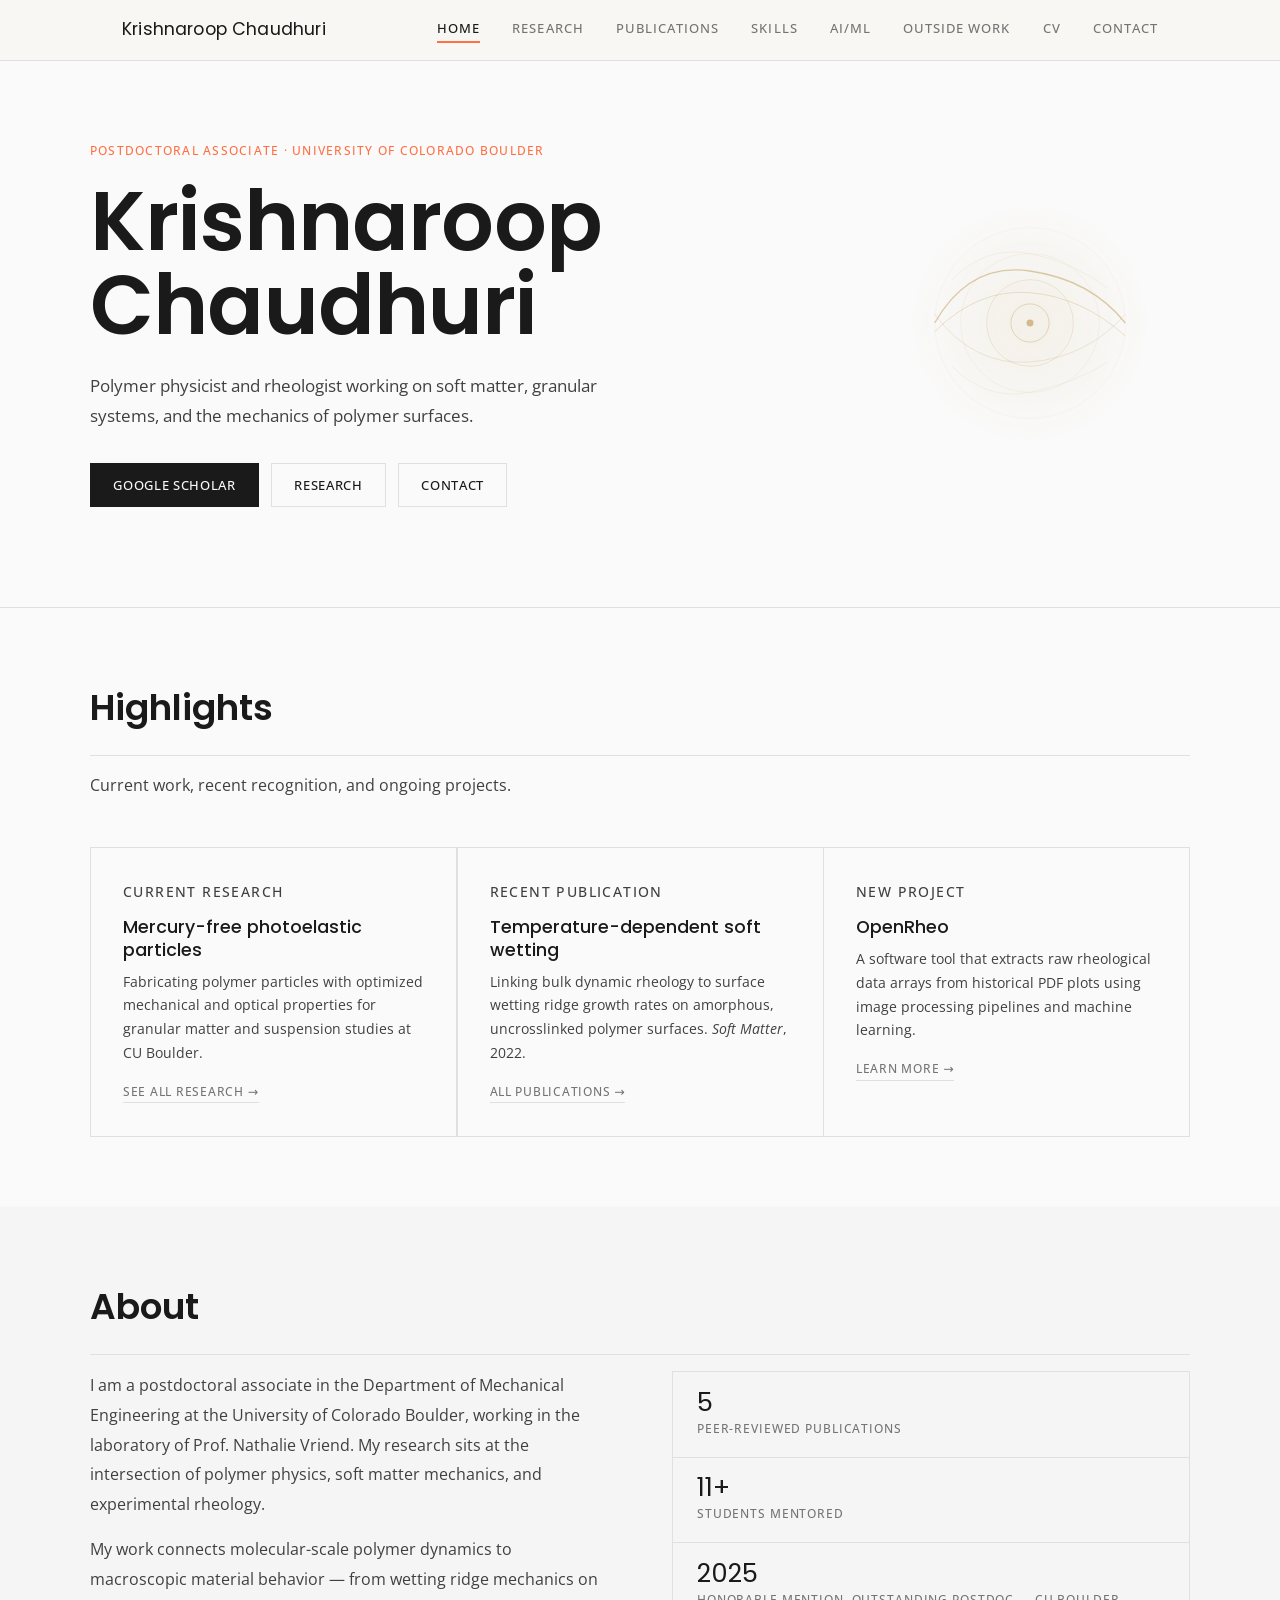
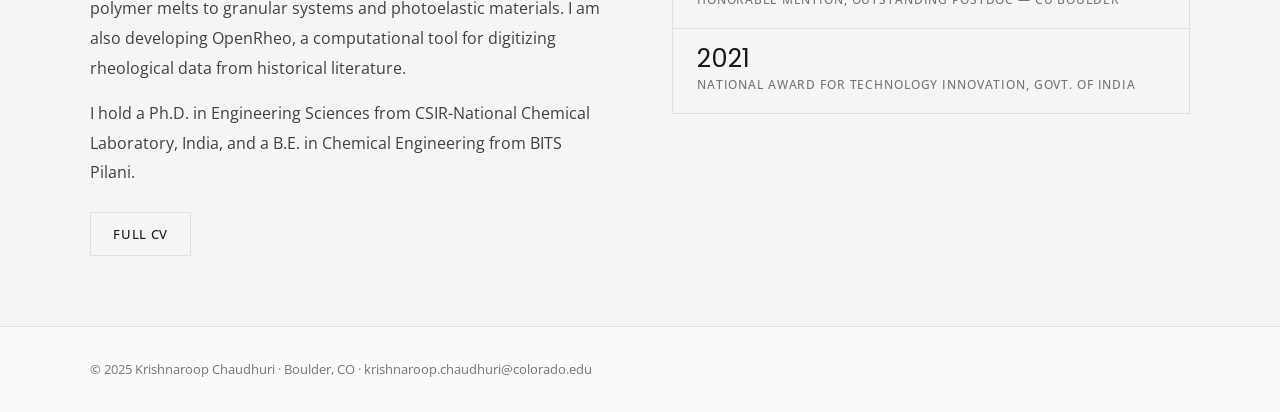
==== commit 52968fe9: "Update design and add new pages - Changed color palette to cheerful warm coral-orange accent (#FF704" ====
--- a/index.html
+++ b/index.html
@@ -7,7 +7,7 @@
   <meta name="description" content="Postdoctoral researcher in polymer physics, soft matter, and rheology at the University of Colorado Boulder.">
   <link rel="preconnect" href="https://fonts.googleapis.com">
   <link rel="preconnect" href="https://fonts.gstatic.com" crossorigin>
-  <link href="https://fonts.googleapis.com/css2?family=EB+Garamond:ital,wght@0,400;0,500;1,400&family=Inter:wght@300;400;500&display=swap" rel="stylesheet">
+  <link href="https://fonts.googleapis.com/css2?family=Poppins:wght@400;500;600&family=Open+Sans:wght@300;400;500&display=swap" rel="stylesheet">
   <link rel="stylesheet" href="css/style.css">
   <style>
     /* ── Hero ── */
@@ -33,8 +33,8 @@
     }
     .hero h1 {
       font-family: var(--font-display);
-      font-size: clamp(3rem, 6vw, 5.5rem);
-      font-weight: 400;
+      font-size: clamp(3.2rem, 6.5vw, 5.8rem);
+      font-weight: 600;
       line-height: 1.0;
       letter-spacing: -0.01em;
       color: var(--ink);
@@ -174,6 +174,9 @@
         <a href="index.html">Home</a>
         <a href="research.html">Research</a>
         <a href="publications.html">Publications</a>
+        <a href="skills.html">Skills</a>
+        <a href="ai-ml.html">AI/ML</a>
+        <a href="outside-work.html">Outside Work</a>
         <a href="cv.html">CV</a>
         <a href="contact.html">Contact</a>
       </div>
--- a/css/style.css
+++ b/css/style.css
@@ -2,17 +2,17 @@
    TOKENS
 ─────────────────────────────────────────── */
 :root {
-  --ink:       #1a1814;
-  --ink-mid:   #3d3a34;
-  --ink-soft:  #6b6660;
-  --paper:     #f9f7f4;
-  --paper-alt: #f2efe9;
-  --gold:      #C8A96E;
-  --gold-light:#e8d9b8;
-  --rule:      #ddd8d0;
-
-  --font-display: 'EB Garamond', Georgia, serif;
-  --font-body:    'Inter', system-ui, sans-serif;
+  --ink:       #1a1a1a;
+  --ink-mid:   #404040;
+  --ink-soft:  #757575;
+  --paper:     #fafafa;
+  --paper-alt: #f5f5f5;
+  --gold:      #FF7043;
+  --gold-light:#FFB3A3;
+  --rule:      #e0e0e0;
+
+  --font-display: 'Poppins', system-ui, sans-serif;
+  --font-body:    'Open Sans', system-ui, sans-serif;
 
   --max-w: 1100px;
   --max-w-narrow: 700px;
@@ -113,8 +113,8 @@
 
 .page-header h1 {
   font-family: var(--font-display);
-  font-size: clamp(2.2rem, 4vw, 3.5rem);
-  font-weight: 400;
+  font-size: clamp(2.4rem, 4.2vw, 3.8rem);
+  font-weight: 600;
   line-height: 1.1;
   color: var(--ink);
   margin-bottom: 1rem;
@@ -145,8 +145,8 @@
 
 .section-title {
   font-family: var(--font-display);
-  font-size: clamp(1.6rem, 2.5vw, 2.2rem);
-  font-weight: 400;
+  font-size: clamp(1.8rem, 2.8vw, 2.4rem);
+  font-weight: 600;
   color: var(--ink);
   margin-bottom: 1rem;
   padding-bottom: 1rem;
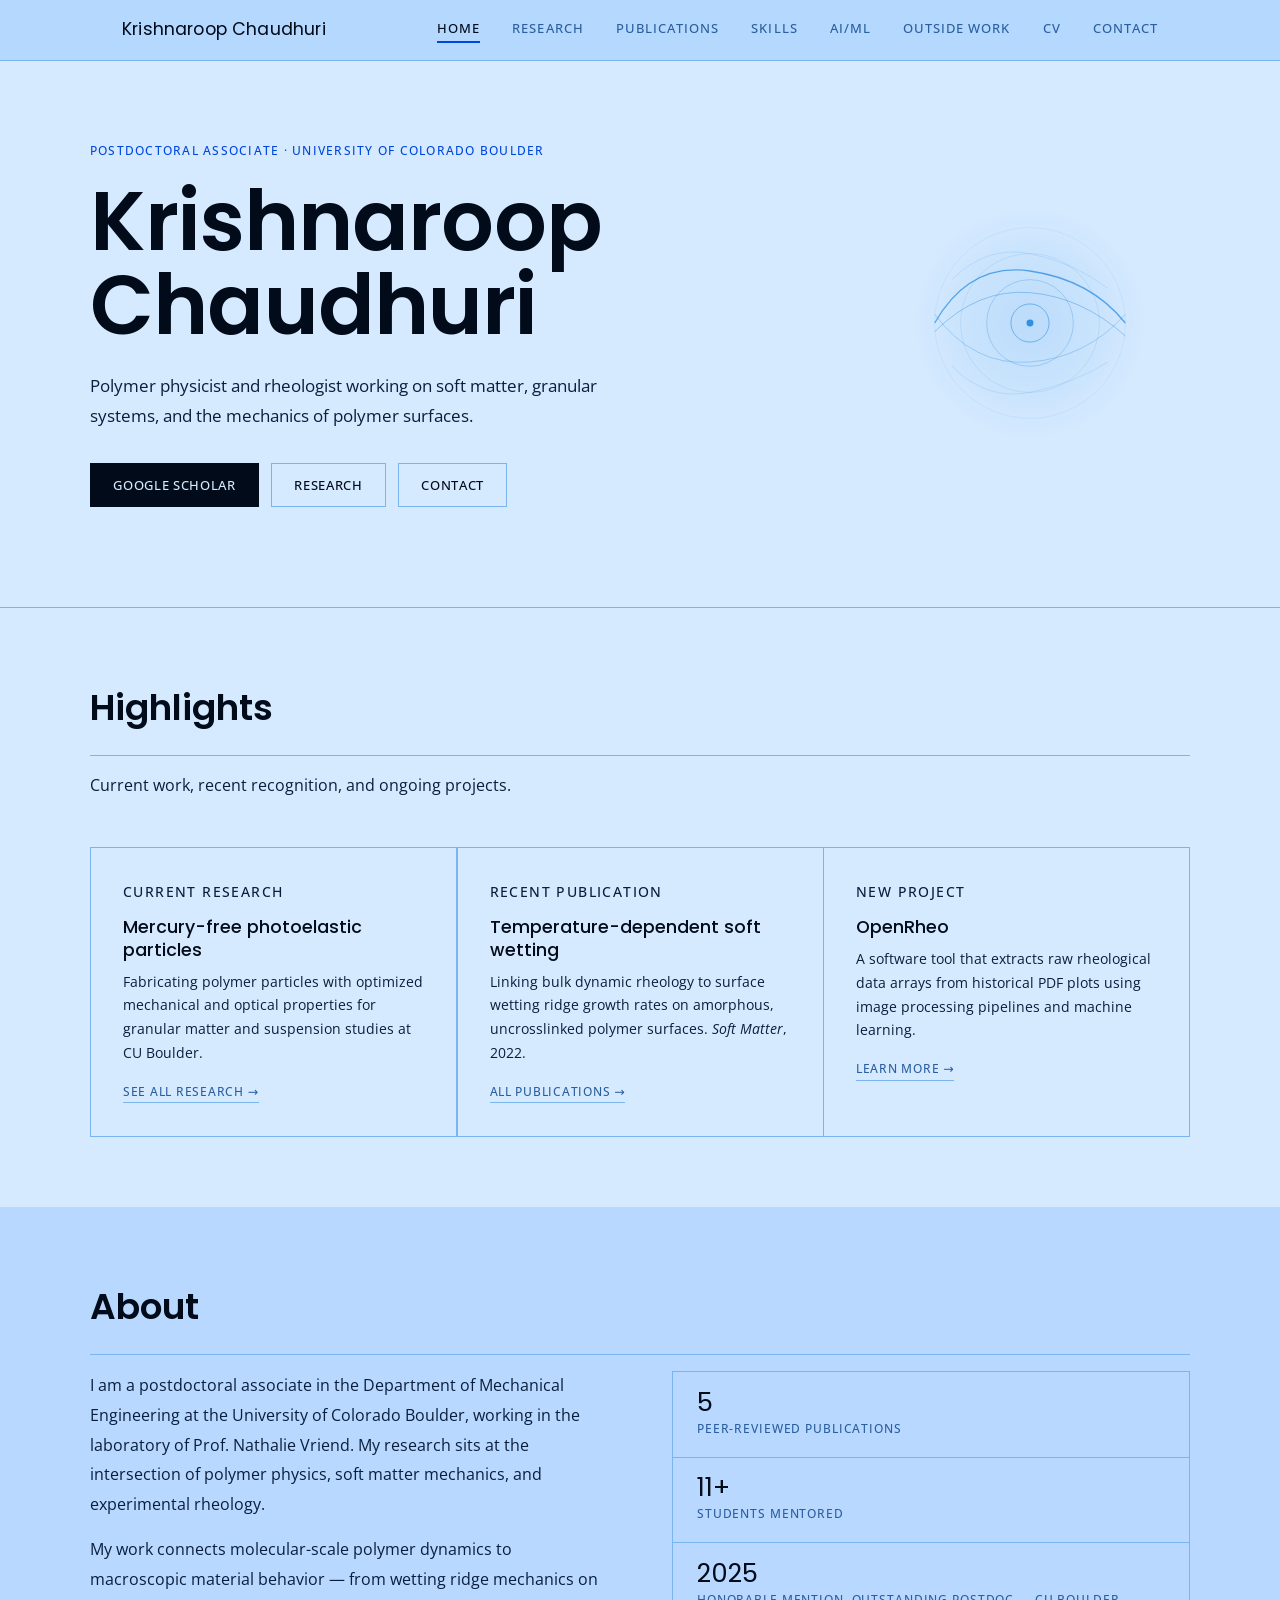
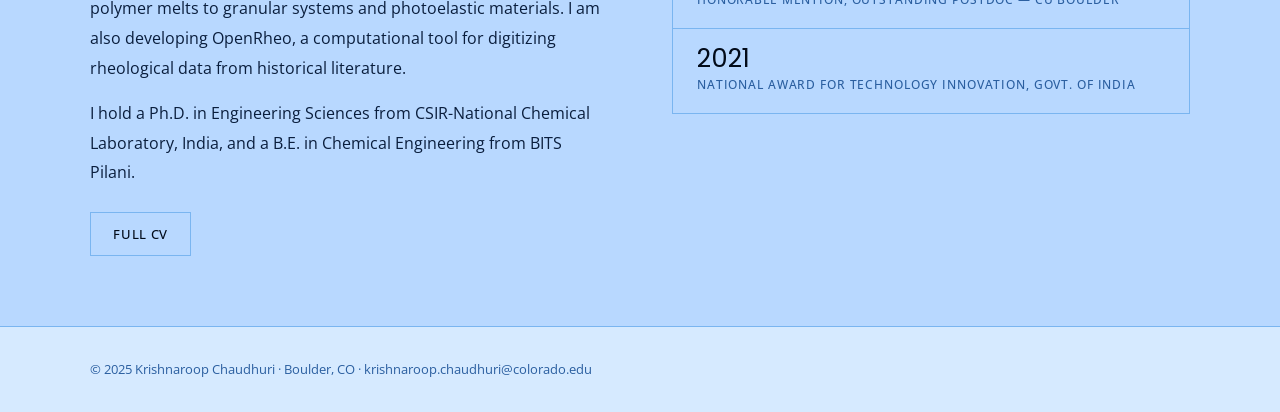
==== commit fb000b49: "Strengthen blue theme and add full publications list with DOIs - Saturate blue palette (backgrounds," ====
--- a/index.html
+++ b/index.html
@@ -201,21 +201,21 @@
           <svg viewBox="0 0 300 300" xmlns="http://www.w3.org/2000/svg" aria-hidden="true">
             <defs>
               <radialGradient id="glow" cx="50%" cy="50%" r="50%">
-                <stop offset="0%" stop-color="#C8A96E" stop-opacity="0.15"/>
-                <stop offset="100%" stop-color="#C8A96E" stop-opacity="0"/>
+                <stop offset="0%" stop-color="#0077dd" stop-opacity="0.15"/>
+                <stop offset="100%" stop-color="#0077dd" stop-opacity="0"/>
               </radialGradient>
             </defs>
             <circle cx="150" cy="150" r="140" fill="url(#glow)"/>
-            <circle cx="150" cy="150" r="110" fill="none" stroke="#C8A96E" stroke-width="0.5" opacity="0.2"/>
-            <circle cx="150" cy="150" r="80"  fill="none" stroke="#C8A96E" stroke-width="0.5" opacity="0.3"/>
-            <circle cx="150" cy="150" r="50"  fill="none" stroke="#C8A96E" stroke-width="0.8" opacity="0.4"/>
-            <circle cx="150" cy="150" r="22"  fill="none" stroke="#C8A96E" stroke-width="1"   opacity="0.6"/>
-            <path d="M 40 150 Q 80 80 150 90 Q 220 100 260 150"   fill="none" stroke="#C8A96E" stroke-width="1.5" opacity="0.7"  class="chain"/>
-            <path d="M 40 160 Q 90 110 150 115 Q 210 120 260 165" fill="none" stroke="#C8A96E" stroke-width="1"   opacity="0.45" class="chain"/>
-            <path d="M 40 140 Q 85 200 150 195 Q 215 190 260 140" fill="none" stroke="#C8A96E" stroke-width="1"   opacity="0.35" class="chain"/>
-            <path d="M 60 100 Q 100 60 150 70 Q 200 80 240 110"   fill="none" stroke="#C8A96E" stroke-width="0.7" opacity="0.25" class="chain"/>
-            <path d="M 60 200 Q 100 240 150 230 Q 200 220 240 195" fill="none" stroke="#C8A96E" stroke-width="0.7" opacity="0.25" class="chain"/>
-            <circle cx="150" cy="150" r="4" fill="#C8A96E" opacity="0.9"/>
+            <circle cx="150" cy="150" r="110" fill="none" stroke="#0077dd" stroke-width="0.5" opacity="0.2"/>
+            <circle cx="150" cy="150" r="80"  fill="none" stroke="#0077dd" stroke-width="0.5" opacity="0.3"/>
+            <circle cx="150" cy="150" r="50"  fill="none" stroke="#0077dd" stroke-width="0.8" opacity="0.4"/>
+            <circle cx="150" cy="150" r="22"  fill="none" stroke="#0077dd" stroke-width="1"   opacity="0.6"/>
+            <path d="M 40 150 Q 80 80 150 90 Q 220 100 260 150"   fill="none" stroke="#0077dd" stroke-width="1.5" opacity="0.7"  class="chain"/>
+            <path d="M 40 160 Q 90 110 150 115 Q 210 120 260 165" fill="none" stroke="#0077dd" stroke-width="1"   opacity="0.45" class="chain"/>
+            <path d="M 40 140 Q 85 200 150 195 Q 215 190 260 140" fill="none" stroke="#0077dd" stroke-width="1"   opacity="0.35" class="chain"/>
+            <path d="M 60 100 Q 100 60 150 70 Q 200 80 240 110"   fill="none" stroke="#0077dd" stroke-width="0.7" opacity="0.25" class="chain"/>
+            <path d="M 60 200 Q 100 240 150 230 Q 200 220 240 195" fill="none" stroke="#0077dd" stroke-width="0.7" opacity="0.25" class="chain"/>
+            <circle cx="150" cy="150" r="4" fill="#0077dd" opacity="0.9"/>
           </svg>
         </div>
       </div>
--- a/css/style.css
+++ b/css/style.css
@@ -2,14 +2,14 @@
    TOKENS
 ─────────────────────────────────────────── */
 :root {
-  --ink:       #1a1a1a;
-  --ink-mid:   #404040;
-  --ink-soft:  #757575;
-  --paper:     #fafafa;
-  --paper-alt: #f5f5f5;
-  --gold:      #FF7043;
-  --gold-light:#FFB3A3;
-  --rule:      #e0e0e0;
+  --ink:       #020b1a;
+  --ink-mid:   #0a1e3d;
+  --ink-soft:  #2b5fa0;
+  --paper:     #d6eaff;
+  --paper-alt: #b8d8ff;
+  --gold:      #0047e0;
+  --gold-light:#3b9eff;
+  --rule:      #7ab5f0;
 
   --font-display: 'Poppins', system-ui, sans-serif;
   --font-body:    'Open Sans', system-ui, sans-serif;
@@ -42,7 +42,7 @@
   position: fixed;
   top: 0; left: 0; right: 0;
   z-index: 100;
-  background: rgba(249, 247, 244, 0.92);
+  background: rgba(180, 215, 255, 0.97);
   backdrop-filter: blur(12px);
   border-bottom: 1px solid var(--rule);
 }
@@ -94,8 +94,14 @@
 ─────────────────────────────────────────── */
 .page-header {
   padding: 120px 2rem 60px;
-  border-bottom: 1px solid var(--rule);
-}
+  background: var(--ink-mid);
+  border-bottom: 1px solid var(--gold);
+}
+
+.page-header .page-eyebrow { color: var(--gold-light); }
+.page-header h1 { color: #ffffff; }
+.page-header p { color: #a8c8f0; }
+.page-header p a { color: var(--gold-light); border-bottom-color: var(--gold); }
 
 .page-header-inner {
   max-width: var(--max-w);
@@ -285,6 +291,15 @@
   color: var(--ink);
   margin-bottom: 0.3rem;
   line-height: 1.5;
+}
+.pub-title a {
+  color: var(--gold);
+  border-bottom: 1px solid var(--gold-light);
+  transition: color 0.2s, border-color 0.2s;
+}
+.pub-title a:hover {
+  color: var(--gold-light);
+  border-bottom-color: var(--gold-light);
 }
 
 .pub-authors {
